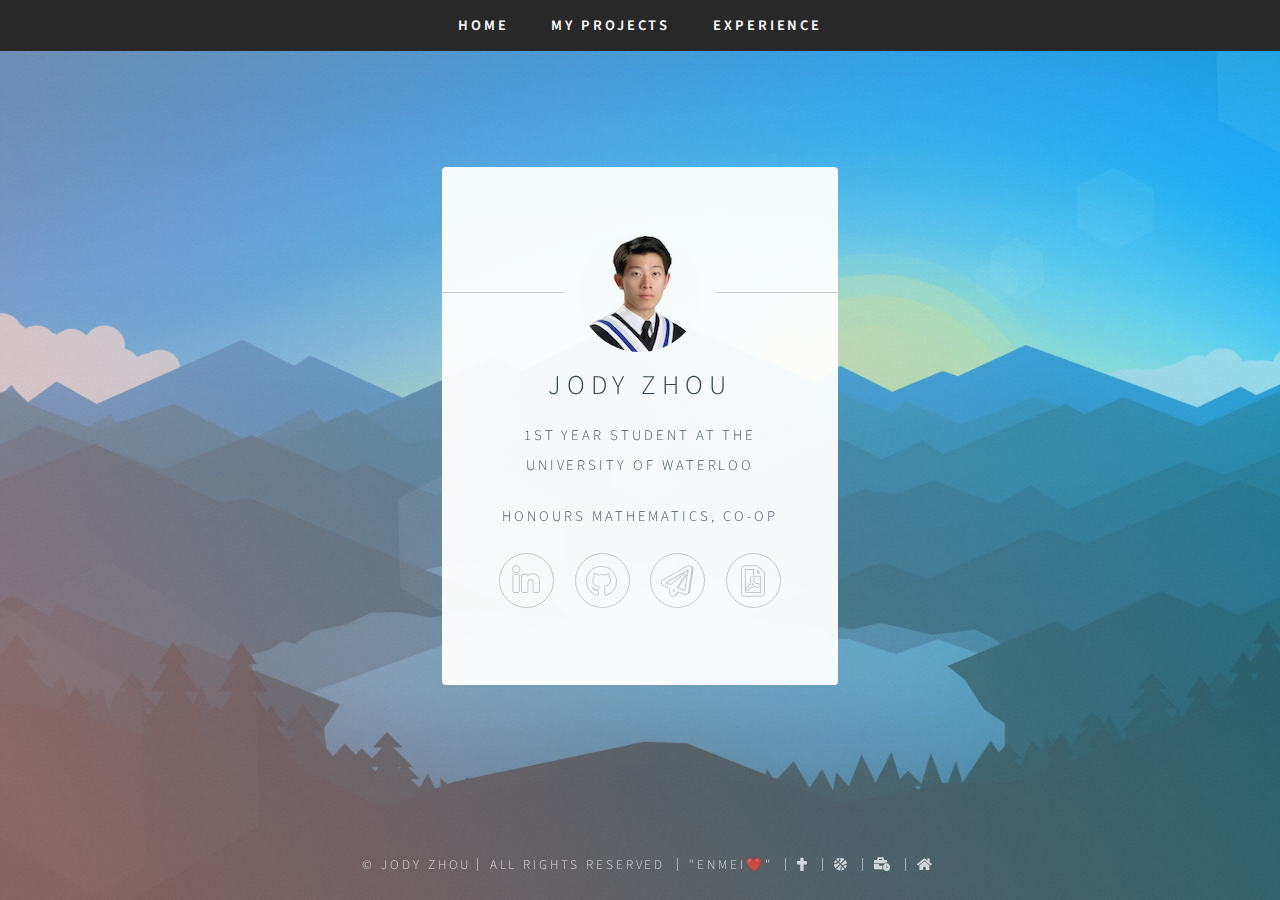
==== index.html @ 915d59cc "commmit on master" ====
<!DOCTYPE HTML>
<html>
	<head>
		<title>Jody Zhou's Personal Website</title>
		<meta charset="utf-8" />
		<meta name="viewport" content="width=device-width, initial-scale=1, user-scalable=no" />
		<link rel="stylesheet" href="assets/css/main.css" />
		<link rel="shortcut icon" href="https://pbs.twimg.com/media/EqSeM_vXEAAKbo-?format=png&name=medium"/>
		<noscript><link rel="stylesheet" href="assets/css/noscript.css" /></noscript>
	</head>
	<body class="is-preload">
		
		<!-- Nav -->
		<nav id="nav">
			<ul class="container">
			    <li><a href="index.html">Home</a></li>
				<li><a href="projects.html">My Projects</a></li>
				<li><a href="experience.html">Experience</a></li>

			</ul>
		</nav>

		<!-- Wrapper -->
			<div id="wrapper">

				<!-- Main -->
					<section id="main">
						<header>
							<span class="avatar"><img src="images/profile.jpg" alt="" /></span>
							<h1>Jody Zhou</h1>
							<p>1st Year Student at the University of Waterloo</p>
							<p>Honours Mathematics, Co-op</p>
						</header>
						
						
						
						<footer>
							<ul class="icons">
								<li><a href="https://linkedin.com/in/jody-zhou" class="icon brands fa-linkedin-in"target="_blank">LinkedIn</a></li>
								<li><a href="https://github.com/JodyZ0203" class="icon brands fa-github"target="_blank">Github</a></li>
								<li><a href="mailto:jody625326@gmail.com" class="fas fa-paper-plane" target="_blank">Gmail</a></li>
								<li><a href="./Jody Zhou's Résumé - F21.pdf" class="fas fa-file-pdf" target="_blank">Resume</a></li>
							</ul>
						</footer>
					</section>

				<!-- Footer -->
					<footer id="footer">
						<ul class="copyright">
							<li>&copy; Jody Zhou</li><li>All Rights Reserved</li>
							<li><a class="label">"Enmei❤️"</a></li>
							<li><a class="fas fa-cross"></a></li>
							<li><a class="fas fa-basketball-ball"></a></li>
							<li><a class="fas fa-business-time"></a></li>	
							<li><a class="fas fa-home"></a></li>
						</ul>
					</footer>
			</div>

		<!-- Scripts -->
		<script src="assets/js/change.js"></script>
			<script>
				if ('addEventListener' in window) {
					window.addEventListener('load', function() { document.body.className = document.body.className.replace(/\bis-preload\b/, ''); });
					document.body.className += (navigator.userAgent.match(/(MSIE|rv:11\.0)/) ? ' is-ie' : '');
				}
			</script>

	</body>
</html>
---- assets/css/main.css ----
@import url(fontawesome-all.min.css);
@import url("https://fonts.googleapis.com/css?family=Source+Sans+Pro:300");

/*
	Identity by HTML5 UP
	html5up.net | @ajlkn
	Free for personal and commercial use under the CCA 3.0 license (html5up.net/license)
*/

/* Icon (alt) */

	html, body, div, span, applet, object,
	iframe, h1, h2, h3, h4, h5, h6, p, blockquote,
	pre, a, abbr, acronym, address, big, cite,
	code, del, dfn, em, img, ins, kbd, q, s, samp,
	small, strike, strong, sub, sup, tt, var, b,
	u, i, center, dl, dt, dd, ol, ul, li, fieldset,
	form, label, legend, table, caption, tbody,
	tfoot, thead, tr, th, td, article, aside,
	canvas, details, embed, figure, figcaption,
	footer, header, hgroup, menu, nav, output, ruby,
	section, summary, time, mark, audio, video {
		margin: 0;
		padding: 0;
		border: 0;
		font-size: 100%;
		font: inherit;
		vertical-align: baseline;
	}

	article, aside, details, figcaption, figure,
	footer, header, hgroup, menu, nav, section {
		display: block;
	}

	body {
		line-height: 1;
	}

	ol, ul {
		list-style: none;
	}

	blockquote, q {
		quotes: none;
	}

		blockquote:before, blockquote:after, q:before, q:after {
			content: '';
			content: none;
		}

	table {
		border-collapse: collapse;
		border-spacing: 0;
	}

	body {
		-webkit-text-size-adjust: none;
	}

	mark {
		background-color: transparent;
		color: inherit;
	}

	input::-moz-focus-inner {
		border: 0;
		padding: 0;
	}

	input, select, textarea {
		-moz-appearance: none;
		-webkit-appearance: none;
		-ms-appearance: none;
		appearance: none;
	}


/* Basic */

	@media screen and (max-width: 480px) {

		html, body {
			min-width: 320px;
		}

	}

	html {
		box-sizing: border-box;
	}

	*, *:before, *:after {
		box-sizing: inherit;
	}

	body.is-preload *, body.is-preload *:before, body.is-preload *:after {
		-moz-animation: none !important;
		-webkit-animation: none !important;
		-ms-animation: none !important;
		animation: none !important;
		-moz-transition: none !important;
		-webkit-transition: none !important;
		-ms-transition: none !important;
		transition: none !important;
	}

	html {
		height: 100%;
	}

	body {
		height: 100%;
		background-color: #ffffff;
		background-image: url("images/overlay.png"), -moz-linear-gradient(60deg, rgba(255, 165, 150, 0.5) 5%, rgba(0, 228, 255, 0.35)), url("../../images/bg.jpg");
		background-image: url("images/overlay.png"), -webkit-linear-gradient(60deg, rgba(255, 165, 150, 0.5) 5%, rgba(0, 228, 255, 0.35)), url("../../images/bg.jpg");
		background-image: url("images/overlay.png"), -ms-linear-gradient(60deg, rgba(255, 165, 150, 0.5) 5%, rgba(0, 228, 255, 0.35)), url("../../images/bg.jpg");
		background-image: url("images/overlay.png"), linear-gradient(60deg, rgba(255, 165, 150, 0.5) 5%, rgba(0, 228, 255, 0.35)), url("../../images/bg.jpg");
		background-repeat: repeat,			no-repeat,			no-repeat;
		background-size: 100px 100px, cover,				cover;
		background-position: top left,		center center,		bottom center;
		background-attachment: fixed,			fixed,				fixed;
	}

		body:after {
			content: '';
			display: block;
			position: fixed;
			top: 0;
			left: 0;
			width: 100%;
			height: inherit;
			opacity: 0;
			z-index: 1;
			background-color: #ffffff;
			background-image: url("images/overlay.png"), -moz-linear-gradient(60deg, rgba(255, 165, 150, 0.5) 5%, rgba(0, 228, 255, 0.35));
			background-image: url("images/overlay.png"), -webkit-linear-gradient(60deg, rgba(255, 165, 150, 0.5) 5%, rgba(0, 228, 255, 0.35));
			background-image: url("images/overlay.png"), -ms-linear-gradient(60deg, rgba(255, 165, 150, 0.5) 5%, rgba(0, 228, 255, 0.35));
			background-image: url("images/overlay.png"), linear-gradient(60deg, rgba(255, 165, 150, 0.5) 5%, rgba(0, 228, 255, 0.35));
			background-repeat: repeat,			no-repeat;
			background-size: 100px 100px, cover;
			background-position: top left,		center center;
			-moz-transition: opacity 1.75s ease-out;
			-webkit-transition: opacity 1.75s ease-out;
			-ms-transition: opacity 1.75s ease-out;
			transition: opacity 1.75s ease-out;
		}

		body.is-preload:after {
			opacity: 1;
		}

/* Container */

.container {
	margin: 0 auto;
	max-width: calc(100% - 50px);
	width: 1200px;
}

	.container.medium {
		width: 900px;
	}

	@media screen and (max-width: 1680px) {

		.container {
			width: 1200px;
		}

			.container.medium {
				width: 900px;
			}

	}

	@media screen and (max-width: 1280px) {

		.container {
			width: 960px;
		}

			.container.medium {
				width: 720px;
			}

	}

	@media screen and (max-width: 980px) {

		.container {
			width: 100%;
		}

			.container.medium {
				width: 75%;
			}

	}

	@media screen and (max-width: 736px) {

		.container {
			width: 100%;
			max-width: calc(100% - 30px);
		}

			.container.medium {
				width: 100%;
			}

	}

/* Type */

	body, input, select, textarea {
		color: #414f57;
		font-family: "Source Sans Pro", Helvetica, sans-serif;
		font-size: 14pt;
		font-weight: 300;
		line-height: 2;
		letter-spacing: 0.2em;
		text-transform: uppercase;
	}

		@media screen and (max-width: 1680px) {

			body, input, select, textarea {
				font-size: 11pt;
			}

		}

		@media screen and (max-width: 480px) {

			body, input, select, textarea {
				font-size: 10pt;
				line-height: 1.75;
			}

		}

	a {
		-moz-transition: color 0.2s ease, border-color 0.2s ease;
		-webkit-transition: color 0.2s ease, border-color 0.2s ease;
		-ms-transition: color 0.2s ease, border-color 0.2s ease;
		transition: color 0.2s ease, border-color 0.2s ease;
		color: inherit;
		text-decoration: none;
	}

		a:before {
			-moz-transition: color 0.2s ease, text-shadow 0.2s ease;
			-webkit-transition: color 0.2s ease, text-shadow 0.2s ease;
			-ms-transition: color 0.2s ease, text-shadow 0.2s ease;
			transition: color 0.2s ease, text-shadow 0.2s ease;
		}

		a:hover {
			color: #ff7496;
		}

	strong, b {
		color: #313f47;
	}

	em, i {
		font-style: italic;
	}

	p {
		margin: 0 0 1.5em 0;
	}

	h1, h2, h3, h4, h5, h6 {
		color: #313f47;
		line-height: 1.5;
		margin: 0 0 0.75em 0;
	}

		h1 a, h2 a, h3 a, h4 a, h5 a, h6 a {
			color: inherit;
			text-decoration: none;
		}

	h1 {
		font-size: 1.85em;
		letter-spacing: 0.22em;
		margin: 0 0 0.525em 0;
	}

	h2 {
		font-size: 1.25em;
	}

	h3 {
		font-size: 1em;
	}

	h4 {
		font-size: 1em;
	}

	h5 {
		font-size: 1em;
	}

	h6 {
		font-size: 1em;
	}

	@media screen and (max-width: 480px) {

		h1 {
			font-size: 1.65em;
		}

	}

	sub {
		font-size: 0.8em;
		position: relative;
		top: 0.5em;
	}

	sup {
		font-size: 0.8em;
		position: relative;
		top: -0.5em;
	}

	hr {
		border: 0;
		border-bottom: solid 1px #c8cccf;
		margin: 3em 0;
	}

/* Form */

	form {
		margin: 0 0 1.5em 0;
	}

		form > :last-child {
			margin-bottom: 0;
		}

		form > .fields {
			display: -moz-flex;
			display: -webkit-flex;
			display: -ms-flex;
			display: flex;
			-moz-flex-wrap: wrap;
			-webkit-flex-wrap: wrap;
			-ms-flex-wrap: wrap;
			flex-wrap: wrap;
			width: calc(100% + 2.25em);
			margin: -1.125em 0 1.5em -1.125em;
		}

			form > .fields > .field {
				-moz-flex-grow: 0;
				-webkit-flex-grow: 0;
				-ms-flex-grow: 0;
				flex-grow: 0;
				-moz-flex-shrink: 0;
				-webkit-flex-shrink: 0;
				-ms-flex-shrink: 0;
				flex-shrink: 0;
				padding: 1.125em 0 0 1.125em;
				width: calc(100% - 1.125em);
			}

				form > .fields > .field.half {
					width: calc(50% - 0.5625em);
				}

				form > .fields > .field.third {
					width: calc(100%/3 - 0.375em);
				}

				form > .fields > .field.quarter {
					width: calc(25% - 0.28125em);
				}

		@media screen and (max-width: 480px) {

			form > .fields {
				width: calc(100% + 2.25em);
				margin: -1.125em 0 1.5em -1.125em;
			}

				form > .fields > .field {
					padding: 1.125em 0 0 1.125em;
					width: calc(100% - 1.125em);
				}

					form > .fields > .field.half {
						width: calc(100% - 1.125em);
					}

					form > .fields > .field.third {
						width: calc(100% - 1.125em);
					}

					form > .fields > .field.quarter {
						width: calc(100% - 1.125em);
					}

		}

	label {
		color: #313f47;
		display: block;
		font-size: 0.9em;
		margin: 0 0 0.75em 0;
	}

	input[type="text"],
	input[type="password"],
	input[type="email"],
	input[type="tel"],
	select,
	textarea {
		-moz-appearance: none;
		-webkit-appearance: none;
		-ms-appearance: none;
		appearance: none;
		border-radius: 4px;
		border: solid 1px #c8cccf;
		color: inherit;
		display: block;
		outline: 0;
		padding: 0 1em;
		text-decoration: none;
		width: 100%;
	}

		input[type="text"]:invalid,
		input[type="password"]:invalid,
		input[type="email"]:invalid,
		input[type="tel"]:invalid,
		select:invalid,
		textarea:invalid {
			box-shadow: none;
		}

		input[type="text"]:focus,
		input[type="password"]:focus,
		input[type="email"]:focus,
		input[type="tel"]:focus,
		select:focus,
		textarea:focus {
			border-color: #ff7496;
		}

	select {
		background-image: url("data:image/svg+xml;charset=utf8,%3Csvg xmlns='http://www.w3.org/2000/svg' width='40' height='40' preserveAspectRatio='none' viewBox='0 0 40 40'%3E%3Cpath d='M9.4,12.3l10.4,10.4l10.4-10.4c0.2-0.2,0.5-0.4,0.9-0.4c0.3,0,0.6,0.1,0.9,0.4l3.3,3.3c0.2,0.2,0.4,0.5,0.4,0.9 c0,0.4-0.1,0.6-0.4,0.9L20.7,31.9c-0.2,0.2-0.5,0.4-0.9,0.4c-0.3,0-0.6-0.1-0.9-0.4L4.3,17.3c-0.2-0.2-0.4-0.5-0.4-0.9 c0-0.4,0.1-0.6,0.4-0.9l3.3-3.3c0.2-0.2,0.5-0.4,0.9-0.4S9.1,12.1,9.4,12.3z' fill='%23c8cccf' /%3E%3C/svg%3E");
		background-size: 1.25rem;
		background-repeat: no-repeat;
		background-position: calc(100% - 1rem) center;
		height: 2.75em;
		padding-right: 2.75em;
		text-overflow: ellipsis;
	}

		select option {
			color: #313f47;
			background: #ffffff;
		}

		select:focus::-ms-value {
			background-color: transparent;
		}

		select::-ms-expand {
			display: none;
		}

	input[type="text"],
	input[type="password"],
	input[type="email"],
	select {
		height: 2.75em;
	}

	textarea {
		padding: 0.75em 1em;
	}

	input[type="checkbox"],
	input[type="radio"] {
		-moz-appearance: none;
		-webkit-appearance: none;
		-ms-appearance: none;
		appearance: none;
		display: block;
		float: left;
		margin-right: -2em;
		opacity: 0;
		width: 1em;
		z-index: -1;
	}

		input[type="checkbox"] + label,
		input[type="radio"] + label {
			text-decoration: none;
			color: #414f57;
			cursor: pointer;
			display: inline-block;
			font-size: 1em;
			font-weight: 300;
			padding-left: 2.4em;
			padding-right: 0.75em;
			position: relative;
		}

			input[type="checkbox"] + label:before,
			input[type="radio"] + label:before {
				-moz-osx-font-smoothing: grayscale;
				-webkit-font-smoothing: antialiased;
				display: inline-block;
				font-style: normal;
				font-variant: normal;
				text-rendering: auto;
				line-height: 1;
				text-transform: none !important;
				font-family: 'Font Awesome 5 Free';
				font-weight: 900;
			}

			input[type="checkbox"] + label:before,
			input[type="radio"] + label:before {
				border-radius: 4px;
				border: solid 1px #c8cccf;
				content: '';
				display: inline-block;
				font-size: 0.8em;
				height: 2.0625em;
				left: 0;
				line-height: 2.0625em;
				position: absolute;
				text-align: center;
				top: 0.15em;
				width: 2.0625em;
			}

		input[type="checkbox"]:checked + label:before,
		input[type="radio"]:checked + label:before {
			color: #ff7496;
			content: '\f00c';
		}

		input[type="checkbox"]:focus + label:before,
		input[type="radio"]:focus + label:before {
			border-color: #ff7496;
		}

	input[type="checkbox"] + label:before {
		border-radius: 4px;
	}

	input[type="radio"] + label:before {
		border-radius: 100%;
	}

	::-webkit-input-placeholder {
		color: #616f77 !important;
		opacity: 1.0;
	}

	:-moz-placeholder {
		color: #616f77 !important;
		opacity: 1.0;
	}

	::-moz-placeholder {
		color: #616f77 !important;
		opacity: 1.0;
	}

	:-ms-input-placeholder {
		color: #616f77 !important;
		opacity: 1.0;
	}

/* Icon */

	.icon {
		text-decoration: none;
		position: relative;
		border-bottom: none;
	}

		.icon:before {
			-moz-osx-font-smoothing: grayscale;
			-webkit-font-smoothing: antialiased;
			display: inline-block;
			font-style: normal;
			font-variant: normal;
			text-rendering: auto;
			line-height: 1;
			text-transform: none !important;
			font-family: 'Font Awesome 5 Free';
			font-weight: 400;
		}

		.icon > .label {
			display: none;
		}

		.icon:before {
			line-height: inherit;
		}

		.icon.solid:before {
			font-weight: 900;
		}

		.icon.brands:before {
			font-family: 'Font Awesome 5 Brands';
		}

/* List */

	ol {
		list-style: decimal;
		margin: 0 0 1.5em 0;
		padding-left: 1.25em;
	}

		ol li {
			padding-left: 0.25em;
		}

	ul {
		list-style: disc;
		margin: 0 0 1.5em 0;
		padding-left: 1em;
	}

		ul li {
			padding-left: 0.5em;
		}

		ul.alt {
			list-style: none;
			padding-left: 0;
		}

			ul.alt li {
				border-top: solid 1px #c8cccf;
				padding: 0.5em 0;
			}

				ul.alt li:first-child {
					border-top: 0;
					padding-top: 0;
				}

	dl {
		margin: 0 0 1.5em 0;
	}

		dl dt {
			display: block;
			margin: 0 0 0.75em 0;
		}

		dl dd {
			margin-left: 1.5em;
		}

/* Actions */

	ul.actions {
		display: -moz-flex;
		display: -webkit-flex;
		display: -ms-flex;
		display: flex;
		cursor: default;
		list-style: none;
		margin-left: -0.75em;
		padding-left: 0;
	}

		ul.actions li {
			padding: 0 0 0 0.75em;
			vertical-align: middle;
		}

		ul.actions.special {
			-moz-justify-content: center;
			-webkit-justify-content: center;
			-ms-justify-content: center;
			justify-content: center;
			width: 100%;
			margin-left: 0;
		}

			ul.actions.special li:first-child {
				padding-left: 0;
			}

		ul.actions.stacked {
			-moz-flex-direction: column;
			-webkit-flex-direction: column;
			-ms-flex-direction: column;
			flex-direction: column;
			margin-left: 0;
		}

			ul.actions.stacked li {
				padding: 0.975em 0 0 0;
			}

				ul.actions.stacked li:first-child {
					padding-top: 0;
				}

		ul.actions.fit {
			width: calc(100% + 0.75em);
		}

			ul.actions.fit li {
				-moz-flex-grow: 1;
				-webkit-flex-grow: 1;
				-ms-flex-grow: 1;
				flex-grow: 1;
				-moz-flex-shrink: 1;
				-webkit-flex-shrink: 1;
				-ms-flex-shrink: 1;
				flex-shrink: 1;
				width: 100%;
			}

				ul.actions.fit li > * {
					width: 100%;
				}

			ul.actions.fit.stacked {
				width: 100%;
			}

		@media screen and (max-width: 480px) {

			ul.actions:not(.fixed) {
				-moz-flex-direction: column;
				-webkit-flex-direction: column;
				-ms-flex-direction: column;
				flex-direction: column;
				margin-left: 0;
				width: 100% !important;
			}

				ul.actions:not(.fixed) li {
					-moz-flex-grow: 1;
					-webkit-flex-grow: 1;
					-ms-flex-grow: 1;
					flex-grow: 1;
					-moz-flex-shrink: 1;
					-webkit-flex-shrink: 1;
					-ms-flex-shrink: 1;
					flex-shrink: 1;
					padding: 0.75em 0 0 0;
					text-align: center;
					width: 100%;
				}

					ul.actions:not(.fixed) li > * {
						width: 100%;
					}

					ul.actions:not(.fixed) li:first-child {
						padding-top: 0;
					}

					ul.actions:not(.fixed) li input[type="submit"],
					ul.actions:not(.fixed) li input[type="reset"],
					ul.actions:not(.fixed) li input[type="button"],
					ul.actions:not(.fixed) li button,
					ul.actions:not(.fixed) li .button {
						width: 100%;
					}

						ul.actions:not(.fixed) li input[type="submit"].icon:before,
						ul.actions:not(.fixed) li input[type="reset"].icon:before,
						ul.actions:not(.fixed) li input[type="button"].icon:before,
						ul.actions:not(.fixed) li button.icon:before,
						ul.actions:not(.fixed) li .button.icon:before {
							margin-left: -0.5rem;
						}

		}

/* Icons */

	ul.icons {
		cursor: default;
		list-style: none;
		padding-left: 0;
		margin-top: -0.675em;
	}

		ul.icons li {
			display: inline-block;
			padding: 0.675em 0.5em;
		}

			ul.icons li a {
				text-decoration: none;
				position: relative;
				display: block;
				width: 3.75em;
				height: 3.75em;
				border-radius: 100%;
				border: solid 1px #c8cccf;
				line-height: 3.75em;
				overflow: hidden;
				text-align: center;
				text-indent: 3.75em;
				white-space: nowrap;
			}

				ul.icons li a:before {
					-moz-osx-font-smoothing: grayscale;
					-webkit-font-smoothing: antialiased;
					display: inline-block;
					font-style: normal;
					font-variant: normal;
					text-rendering: auto;
					line-height: 1;
					text-transform: none !important;
					font-family: 'Font Awesome 5 Free';
					font-weight: 400;
				}

				ul.icons li a:before {
					color: #ffffff;
					text-shadow: 1.25px 0px 0px #c8cccf, -1.25px 0px 0px #c8cccf, 0px 1.25px 0px #c8cccf, 0px -1.25px 0px #c8cccf;
				}

				ul.icons li a:hover:before {
					text-shadow: 1.25px 0px 0px #ff7496, -1.25px 0px 0px #ff7496, 0px 1.25px 0px #ff7496, 0px -1.25px 0px #ff7496;
				}

				ul.icons li a:before {
					position: absolute;
					top: 0;
					left: 0;
					width: inherit;
					height: inherit;
					font-size: 1.85rem;
					line-height: inherit;
					text-align: center;
					text-indent: 0;
				}

				ul.icons li a:hover {
					border-color: #ff7496;
				}

		@media screen and (max-width: 480px) {

			ul.icons li a:before {
				font-size: 1.5rem;
			}

		}

/* Button */

	input[type="submit"],
	input[type="reset"],
	input[type="button"],
	button,
	.button {
		-moz-appearance: none;
		-webkit-appearance: none;
		-ms-appearance: none;
		appearance: none;
		-moz-transition: background-color 0.2s ease-in-out, border-color 0.2s ease-in-out, color 0.2s ease-in-out;
		-webkit-transition: background-color 0.2s ease-in-out, border-color 0.2s ease-in-out, color 0.2s ease-in-out;
		-ms-transition: background-color 0.2s ease-in-out, border-color 0.2s ease-in-out, color 0.2s ease-in-out;
		transition: background-color 0.2s ease-in-out, border-color 0.2s ease-in-out, color 0.2s ease-in-out;
		display: inline-block;
		height: 2.75em;
		line-height: 2.75em;
		padding: 0 1.5em;
		background-color: transparent;
		border-radius: 4px;
		border: solid 1px #c8cccf;
		color: #414f57 !important;
		cursor: pointer;
		text-align: center;
		text-decoration: none;
		white-space: nowrap;
	}

		input[type="submit"]:hover,
		input[type="reset"]:hover,
		input[type="button"]:hover,
		button:hover,
		.button:hover {
			border-color: #ff7496;
			color: #ff7496 !important;
		}

		input[type="submit"].icon,
		input[type="reset"].icon,
		input[type="button"].icon,
		button.icon,
		.button.icon {
			padding-left: 1.35em;
		}

			input[type="submit"].icon:before,
			input[type="reset"].icon:before,
			input[type="button"].icon:before,
			button.icon:before,
			.button.icon:before {
				margin-right: 0.5em;
			}

		input[type="submit"].fit,
		input[type="reset"].fit,
		input[type="button"].fit,
		button.fit,
		.button.fit {
			width: 100%;
		}

		input[type="submit"].small,
		input[type="reset"].small,
		input[type="button"].small,
		button.small,
		.button.small {
			font-size: 0.8em;
		}

		input[type="submit"].large,
		input[type="reset"].large,
		input[type="button"].large,
		button.large,
		.button.large {
			font-size: 1.35em;
		}

		input[type="submit"].disabled, input[type="submit"]:disabled,
		input[type="reset"].disabled,
		input[type="reset"]:disabled,
		input[type="button"].disabled,
		input[type="button"]:disabled,
		button.disabled,
		button:disabled,
		.button.disabled,
		.button:disabled {
			pointer-events: none;
			opacity: 0.5;
		}

/* Main */

	#main {
		-moz-transform-origin: 50% 50%;
		-webkit-transform-origin: 50% 50%;
		-ms-transform-origin: 50% 50%;
		transform-origin: 50% 50%;
		-moz-transform: rotateX(0deg);
		-webkit-transform: rotateX(0deg);
		-ms-transform: rotateX(0deg);
		transform: rotateX(0deg);
		-moz-transition: opacity 1s ease, -moz-transform 1s ease;
		-webkit-transition: opacity 1s ease, -webkit-transform 1s ease;
		-ms-transition: opacity 1s ease, -ms-transform 1s ease;
		transition: opacity 1s ease, transform 1s ease;
		padding: 4.5em 3em 3em 3em ;
		background: #ffffff;
		border-radius: 4px;
		cursor: default;
		max-width: 100%;
		opacity: 0.95;
		position: relative;
		text-align: center;
		width: 27em;
	}

		#main .avatar {
			position: relative;
			display: block;
			margin-bottom: 1em;
		}

			#main .avatar img {
				display: block;
				margin: 0 auto;
				border-radius: 100%;
				box-shadow: 0 0 0 1em #ffffff;
			}

			#main .avatar:before {
				content: '';
				display: block;
				position: absolute;
				top: 50%;
				left: -3em;
				width: calc(100% + 6em);
				height: 1px;
				z-index: -1;
				background: #c8cccf;
			}

		@media screen and (max-width: 480px) {

			#main {
				padding: 4em 2em 2.5em 2em ;
				width: 100%;
			}

				#main .avatar:before {
					left: -2em;
					width: calc(100% + 4em);
				}

		}

		body.is-preload #main {
			-moz-transform: rotateX(15deg);
			-webkit-transform: rotateX(15deg);
			-ms-transform: rotateX(15deg);
			transform: rotateX(15deg);
			opacity: 0;
		}

/* Footer */

	#footer {
		-moz-align-self: -moz-flex-end;
		-webkit-align-self: -webkit-flex-end;
		-ms-align-self: -ms-flex-end;
		align-self: flex-end;
		width: 100%;
		padding: 1.5em 0 0 0;
		color: rgba(255, 255, 255, 0.75);
		cursor: default;
		text-align: center;
	}

		#footer .copyright {
			margin: 0;
			padding: 0;
			font-size: 0.9em;
			list-style: none;
		}

			#footer .copyright li {
				display: inline-block;
				margin: 0 0 0 0.45em;
				padding: 0 0 0 0.85em;
				border-left: solid 1px rgba(255, 255, 255, 0.5);
				line-height: 1;
			}

				#footer .copyright li:first-child {
					border-left: 0;
				}

/* Wrapper */

	#wrapper {
		display: -moz-flex;
		display: -webkit-flex;
		display: -ms-flex;
		display: flex;
		-moz-align-items: center;
		-webkit-align-items: center;
		-ms-align-items: center;
		align-items: center;
		-moz-justify-content: space-between;
		-webkit-justify-content: space-between;
		-ms-justify-content: space-between;
		justify-content: space-between;
		-moz-flex-direction: column;
		-webkit-flex-direction: column;
		-ms-flex-direction: column;
		flex-direction: column;
		-moz-perspective: 1000px;
		-webkit-perspective: 1000px;
		-ms-perspective: 1000px;
		perspective: 1000px;
		position: relative;
		min-height: 100%;
		padding: 1.5em;
		z-index: 2;
	}

		#wrapper > * {
			z-index: 1;
		}

		#wrapper:before {
			content: '';
			display: block;
		}

		@media screen and (max-width: 360px) {

			#wrapper {
				padding: 0.75em;
			}

		}

		body.is-ie #wrapper {
			height: 100%;
		}

/* Nav */

#nav {
	background-color: #282828;
	text-align: center;
	position: fixed;
	left: 0;
	top: 0;
	width: 100%;
	z-index: 10000;
	cursor: default;
	height: 3.5em;
	line-height: 3.5em;
}

	#nav ul {
		margin-bottom: 0;
		list-style: none;
		padding-left: 0;
	}

	#nav li {
		display: inline-block;
		padding-left: 0;
	}

	#nav a {
		-moz-transition: background-color .2s ease-in-out;
		-webkit-transition: background-color .2s ease-in-out;
		-ms-transition: background-color .2s ease-in-out;
		transition: background-color .2s ease-in-out;
		position: relative;
		display: block;
		color: #fff;
		text-decoration: none;
		outline: 0;
		font-weight: 600;
		border-radius: 8px;
		color: #fff;
		height: 2.5em;
		line-height: 2.5em;
		padding: 0 1.25em;
	}

		#nav a:hover {
			color: #fff !important;
			background: #383838;
		}

		#nav a.active {
			background: #484848;
		}

			#nav a.active:before {
				content: '';
				display: block;
				position: absolute;
				bottom: -0.6em;
				left: 50%;
				margin-left: -0.75em;
				border-left: solid 0.75em transparent;
				border-right: solid 0.75em transparent;
				border-top: solid 0.6em #131111;
			}

/* backgrounds */
.day { background: url("../../images/bg3.jpg"); }
.sunset { background: url("../../images/bg2.jpg"); }
.night { background: url("../../images/bg3.jpg"); }
---- assets/css/noscript.css ----
/* Basic */

	body:after {
		display: none;
	}

/* Main */

	#main {
		-moz-transform: none !important;
		-webkit-transform: none !important;
		-ms-transform: none !important;
		transform: none !important;
		opacity: 1 !important;
	}
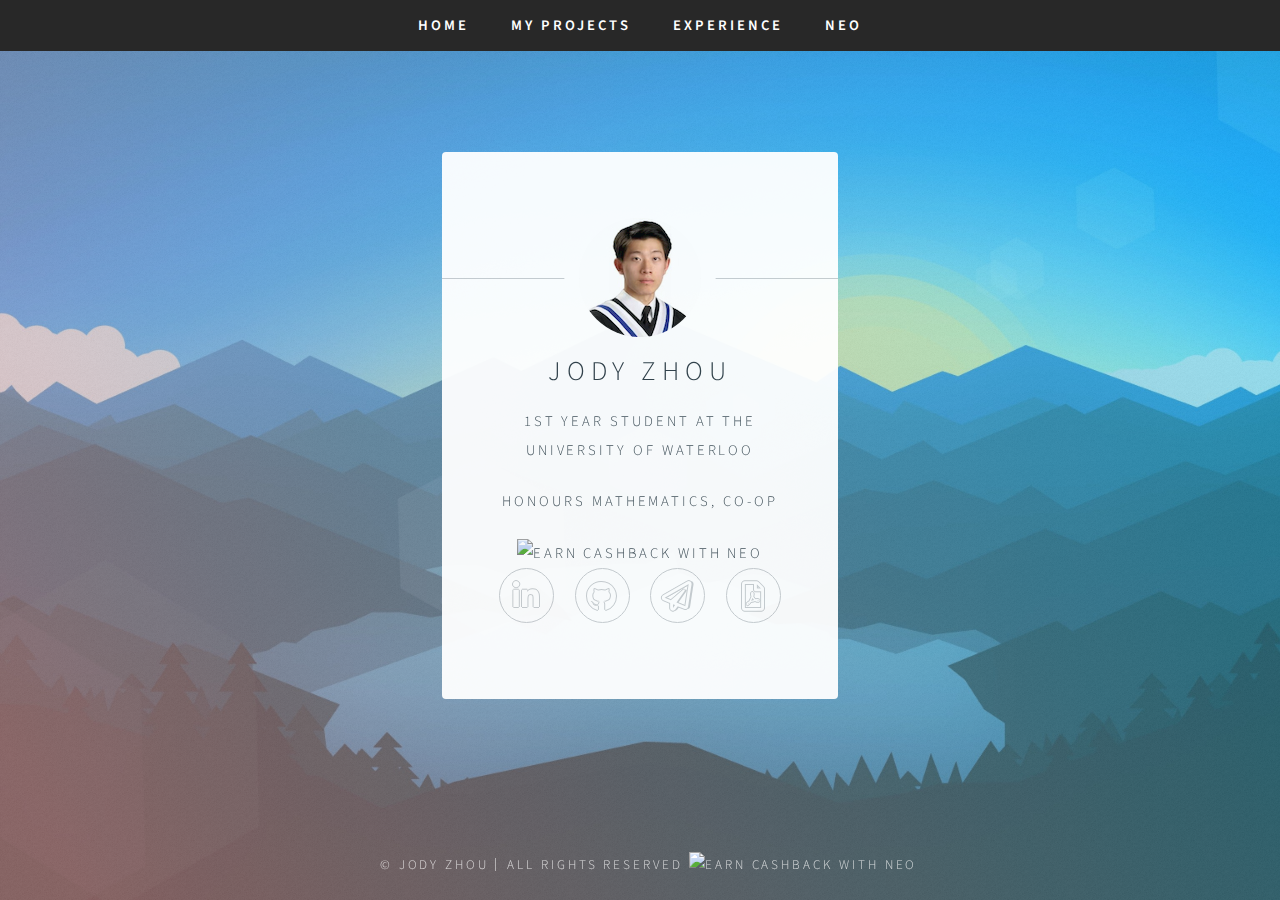
==== commit e1672938: "Added Neo Banners" ====
--- a/index.html
+++ b/index.html
@@ -16,7 +16,7 @@
 			    <li><a href="index.html">Home</a></li>
 				<li><a href="projects.html">My Projects</a></li>
 				<li><a href="experience.html">Experience</a></li>
-
+                <li><a href="neo.html">Neo</a></li>
 			</ul>
 		</nav>
 
@@ -32,14 +32,20 @@
 							<p>Honours Mathematics, Co-op</p>
 						</header>
 						
-						
+						<a href="https://join.neofinancial.com/?nf_cv=V4M2D8K5" target="_blank" title="Join Neo">
+  <img   src="https://pubstatic.production.neofinancial.com/merchant-assets/badge/badgeB-140x40-light.svg"
+    alt="Earn Cashback with Neo"
+  />
+</a>
+
 						
 						<footer>
 							<ul class="icons">
 								<li><a href="https://linkedin.com/in/jody-zhou" class="icon brands fa-linkedin-in"target="_blank">LinkedIn</a></li>
 								<li><a href="https://github.com/JodyZ0203" class="icon brands fa-github"target="_blank">Github</a></li>
 								<li><a href="mailto:jody625326@gmail.com" class="fas fa-paper-plane" target="_blank">Gmail</a></li>
-								<li><a href="./Jody Zhou's Résumé - F21.pdf" class="fas fa-file-pdf" target="_blank">Resume</a></li>
+								<li><a href="./Jody Zhou's Résumé - F21.pdf" class="fas fa-file-pdf" target="_blank">Resume</a></li>	
+
 							</ul>
 						</footer>
 					</section>
@@ -48,12 +54,15 @@
 					<footer id="footer">
 						<ul class="copyright">
 							<li>&copy; Jody Zhou</li><li>All Rights Reserved</li>
-							<li><a class="label">"Enmei❤️"</a></li>
-							<li><a class="fas fa-cross"></a></li>
-							<li><a class="fas fa-basketball-ball"></a></li>
-							<li><a class="fas fa-business-time"></a></li>	
-							<li><a class="fas fa-home"></a></li>
+							<a href="https://join.neofinancial.com/?nf_cv=V4M2D8K5" target="_blank" title="Join Neo">
+  <img   src="https://pubstatic.production.neofinancial.com/merchant-assets/card-icon/cardiconWhite-38x24-light.svg"
+    alt="Earn Cashback with Neo"
+  />
+</a>
+
+
 						</ul>
+						
 					</footer>
 			</div>
 
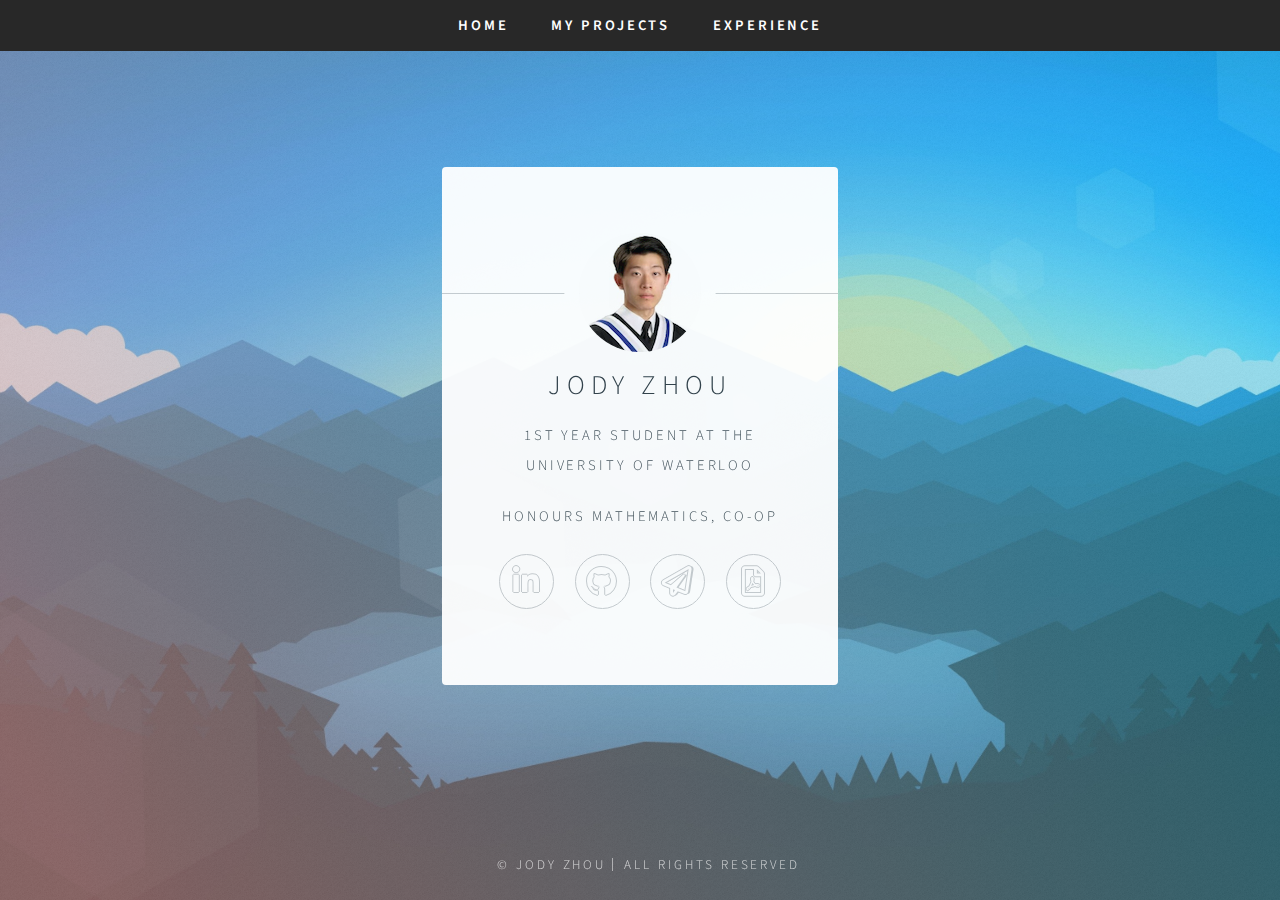
==== commit fd422d81: "Update index.html" ====
--- a/index.html
+++ b/index.html
@@ -16,7 +16,6 @@
 			    <li><a href="index.html">Home</a></li>
 				<li><a href="projects.html">My Projects</a></li>
 				<li><a href="experience.html">Experience</a></li>
-                <li><a href="neo.html">Neo</a></li>
 			</ul>
 		</nav>
 
@@ -31,12 +30,7 @@
 							<p>1st Year Student at the University of Waterloo</p>
 							<p>Honours Mathematics, Co-op</p>
 						</header>
-						
-						<a href="https://join.neofinancial.com/?nf_cv=V4M2D8K5" target="_blank" title="Join Neo">
-  <img   src="https://pubstatic.production.neofinancial.com/merchant-assets/badge/badgeB-140x40-light.svg"
-    alt="Earn Cashback with Neo"
-  />
-</a>
+					
 
 						
 						<footer>
@@ -54,11 +48,6 @@
 					<footer id="footer">
 						<ul class="copyright">
 							<li>&copy; Jody Zhou</li><li>All Rights Reserved</li>
-							<a href="https://join.neofinancial.com/?nf_cv=V4M2D8K5" target="_blank" title="Join Neo">
-  <img   src="https://pubstatic.production.neofinancial.com/merchant-assets/card-icon/cardiconWhite-38x24-light.svg"
-    alt="Earn Cashback with Neo"
-  />
-</a>
 
 
 						</ul>
@@ -76,4 +65,4 @@
 			</script>
 
 	</body>
-</html>+</html>
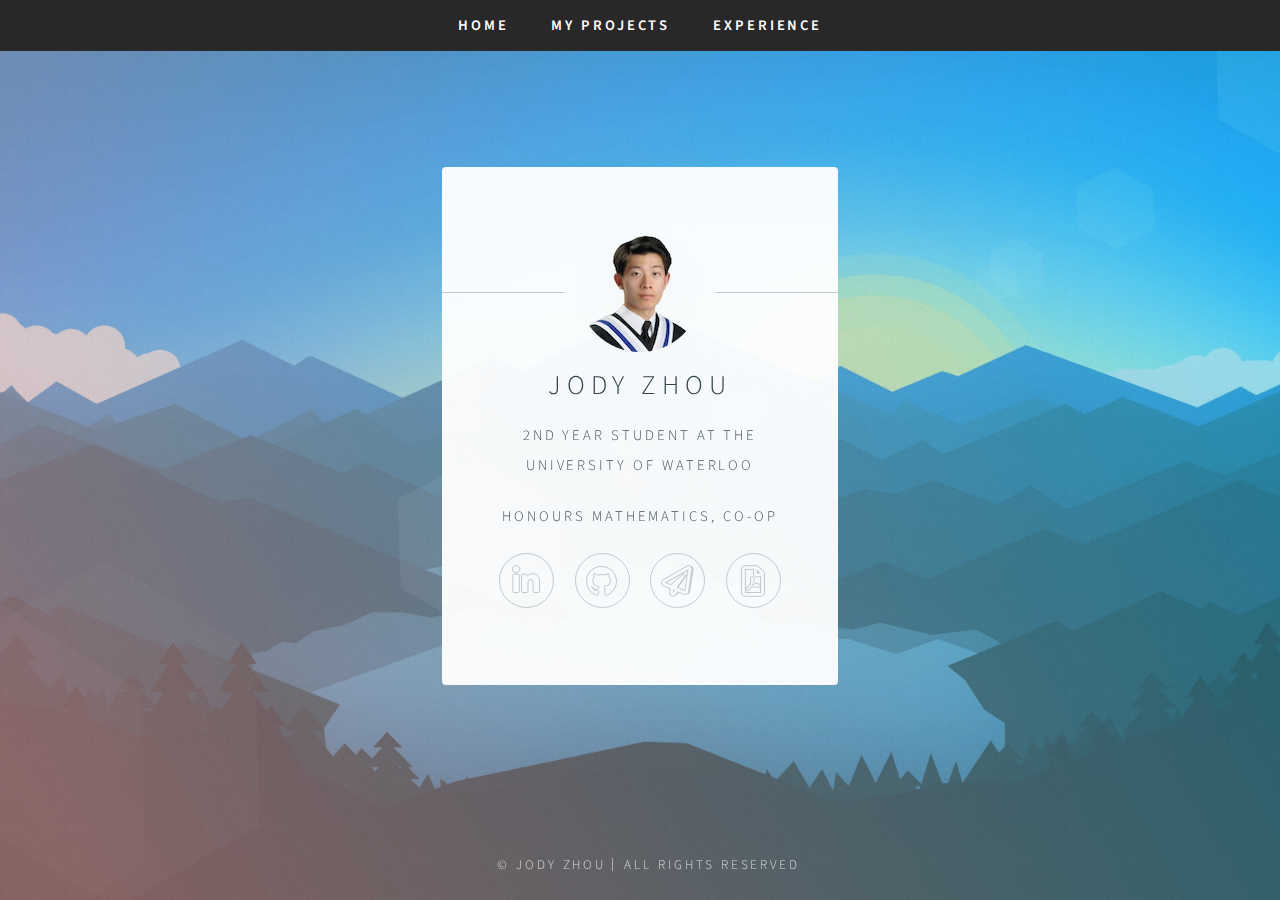
==== commit 1a9905a5: "Update index.html" ====
--- a/index.html
+++ b/index.html
@@ -27,7 +27,7 @@
 						<header>
 							<span class="avatar"><img src="images/profile.jpg" alt="" /></span>
 							<h1>Jody Zhou</h1>
-							<p>1st Year Student at the University of Waterloo</p>
+							<p>2nd Year Student at the University of Waterloo</p>
 							<p>Honours Mathematics, Co-op</p>
 						</header>
 					
@@ -38,7 +38,7 @@
 								<li><a href="https://linkedin.com/in/jody-zhou" class="icon brands fa-linkedin-in"target="_blank">LinkedIn</a></li>
 								<li><a href="https://github.com/JodyZ0203" class="icon brands fa-github"target="_blank">Github</a></li>
 								<li><a href="mailto:jody625326@gmail.com" class="fas fa-paper-plane" target="_blank">Gmail</a></li>
-								<li><a href="./Jody Zhou's Résumé - F21.pdf" class="fas fa-file-pdf" target="_blank">Resume</a></li>	
+								<li><a href="./Jody Zhou's Résumé 2021.pdf" class="fas fa-file-pdf" target="_blank">Resume</a></li>	
 
 							</ul>
 						</footer>
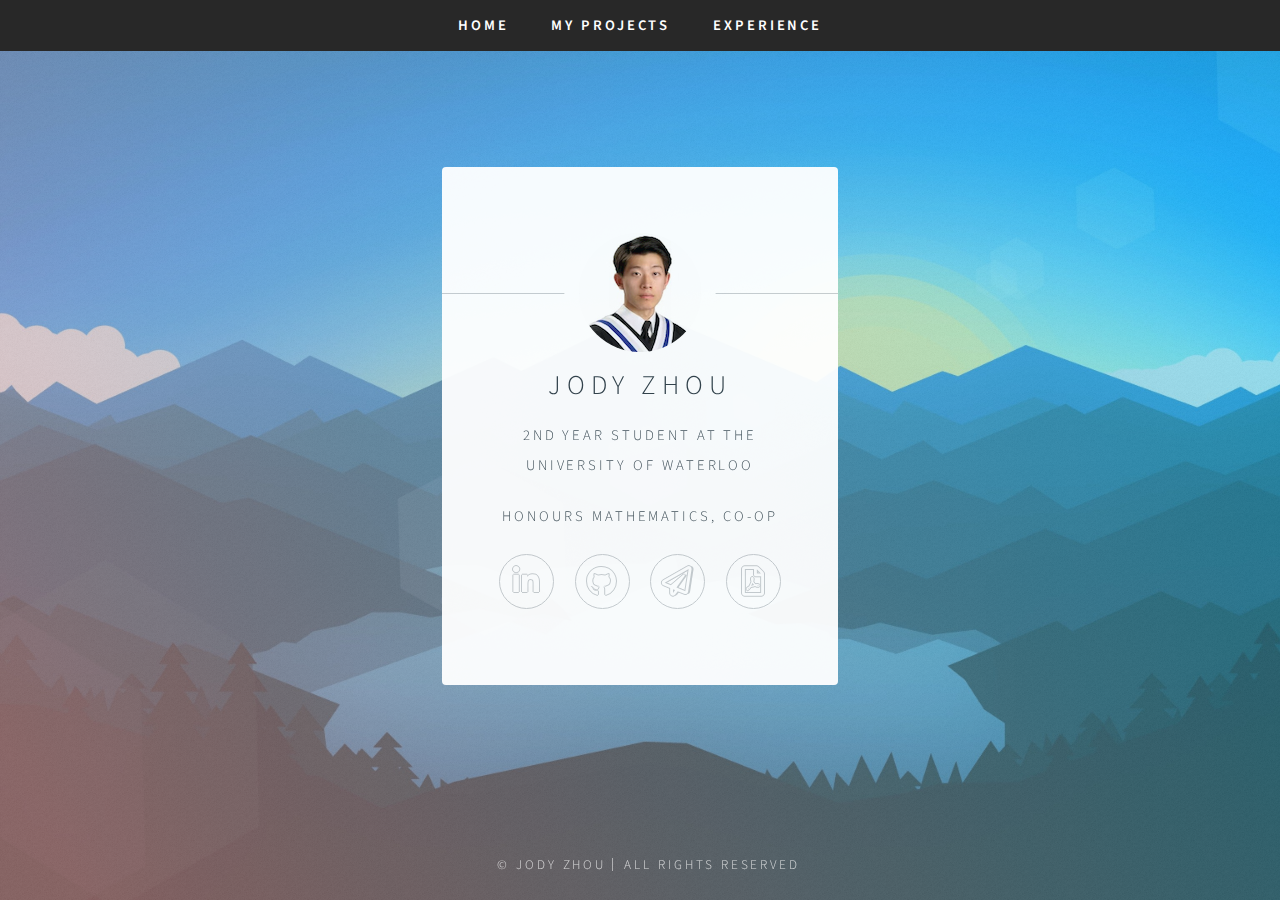
==== commit 5a2ae941: "Update index.html" ====
--- a/index.html
+++ b/index.html
@@ -38,7 +38,7 @@
 								<li><a href="https://linkedin.com/in/jody-zhou" class="icon brands fa-linkedin-in"target="_blank">LinkedIn</a></li>
 								<li><a href="https://github.com/JodyZ0203" class="icon brands fa-github"target="_blank">Github</a></li>
 								<li><a href="mailto:jody625326@gmail.com" class="fas fa-paper-plane" target="_blank">Gmail</a></li>
-								<li><a href="./Jody Zhou's Résumé 2021.pdf" class="fas fa-file-pdf" target="_blank">Resume</a></li>	
+								<li><a href="./Jody Zhou's Résumé 2021.pdf" class="fas fa-file-pdf" target="_blank">Resume</a></li>	
 
 							</ul>
 						</footer>
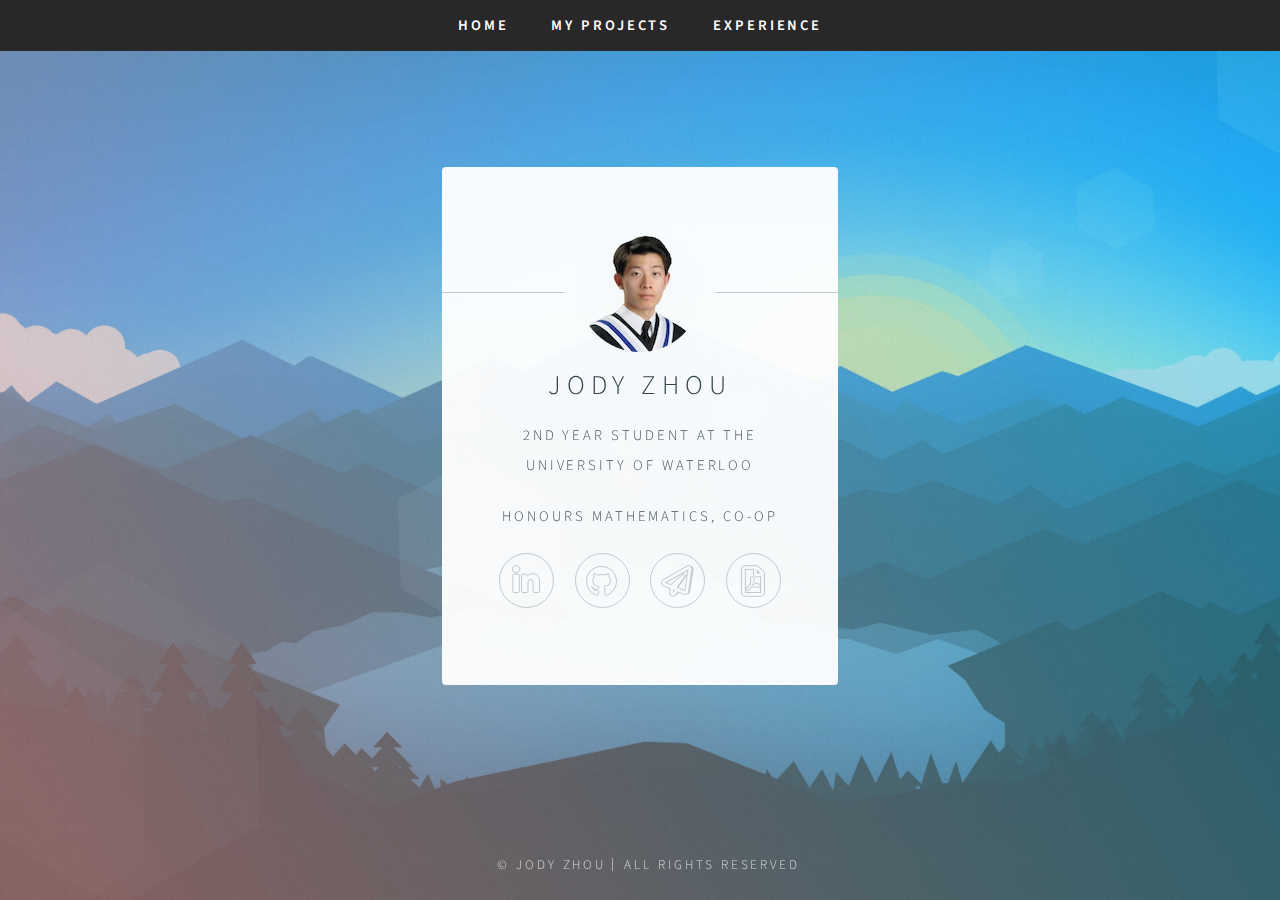
==== commit 4d08c3b2: "new resume" ====
--- a/index.html
+++ b/index.html
@@ -38,7 +38,7 @@
 								<li><a href="https://linkedin.com/in/jody-zhou" class="icon brands fa-linkedin-in"target="_blank">LinkedIn</a></li>
 								<li><a href="https://github.com/JodyZ0203" class="icon brands fa-github"target="_blank">Github</a></li>
 								<li><a href="mailto:jody625326@gmail.com" class="fas fa-paper-plane" target="_blank">Gmail</a></li>
-								<li><a href="./Jody Zhou's Résumé 2021.pdf" class="fas fa-file-pdf" target="_blank">Resume</a></li>	
+								<li><a href="./2022 Jody Zhou's Résumé.pdf" class="fas fa-file-pdf" target="_blank">Resume</a></li>	
 
 							</ul>
 						</footer>
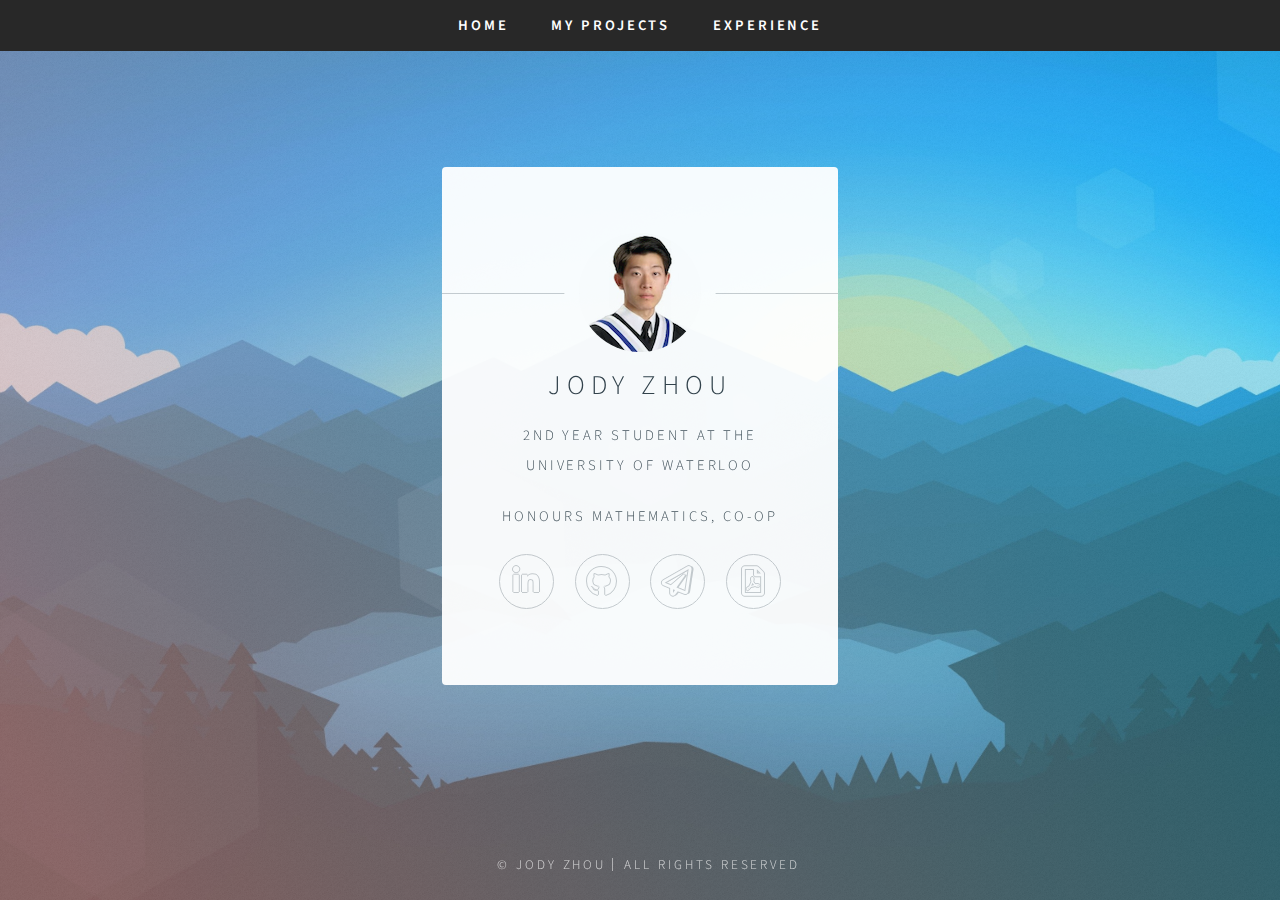
==== commit 275da5d8: "new resume" ====
--- a/index.html
+++ b/index.html
@@ -38,7 +38,7 @@
 								<li><a href="https://linkedin.com/in/jody-zhou" class="icon brands fa-linkedin-in"target="_blank">LinkedIn</a></li>
 								<li><a href="https://github.com/JodyZ0203" class="icon brands fa-github"target="_blank">Github</a></li>
 								<li><a href="mailto:jody625326@gmail.com" class="fas fa-paper-plane" target="_blank">Gmail</a></li>
-								<li><a href="./2022 Jody Zhou's Résumé.pdf" class="fas fa-file-pdf" target="_blank">Resume</a></li>	
+								<li><a href="Jody Zhou's Résumé 2022.pdf" class="fas fa-file-pdf" target="_blank">Resume</a></li>	
 
 							</ul>
 						</footer>
